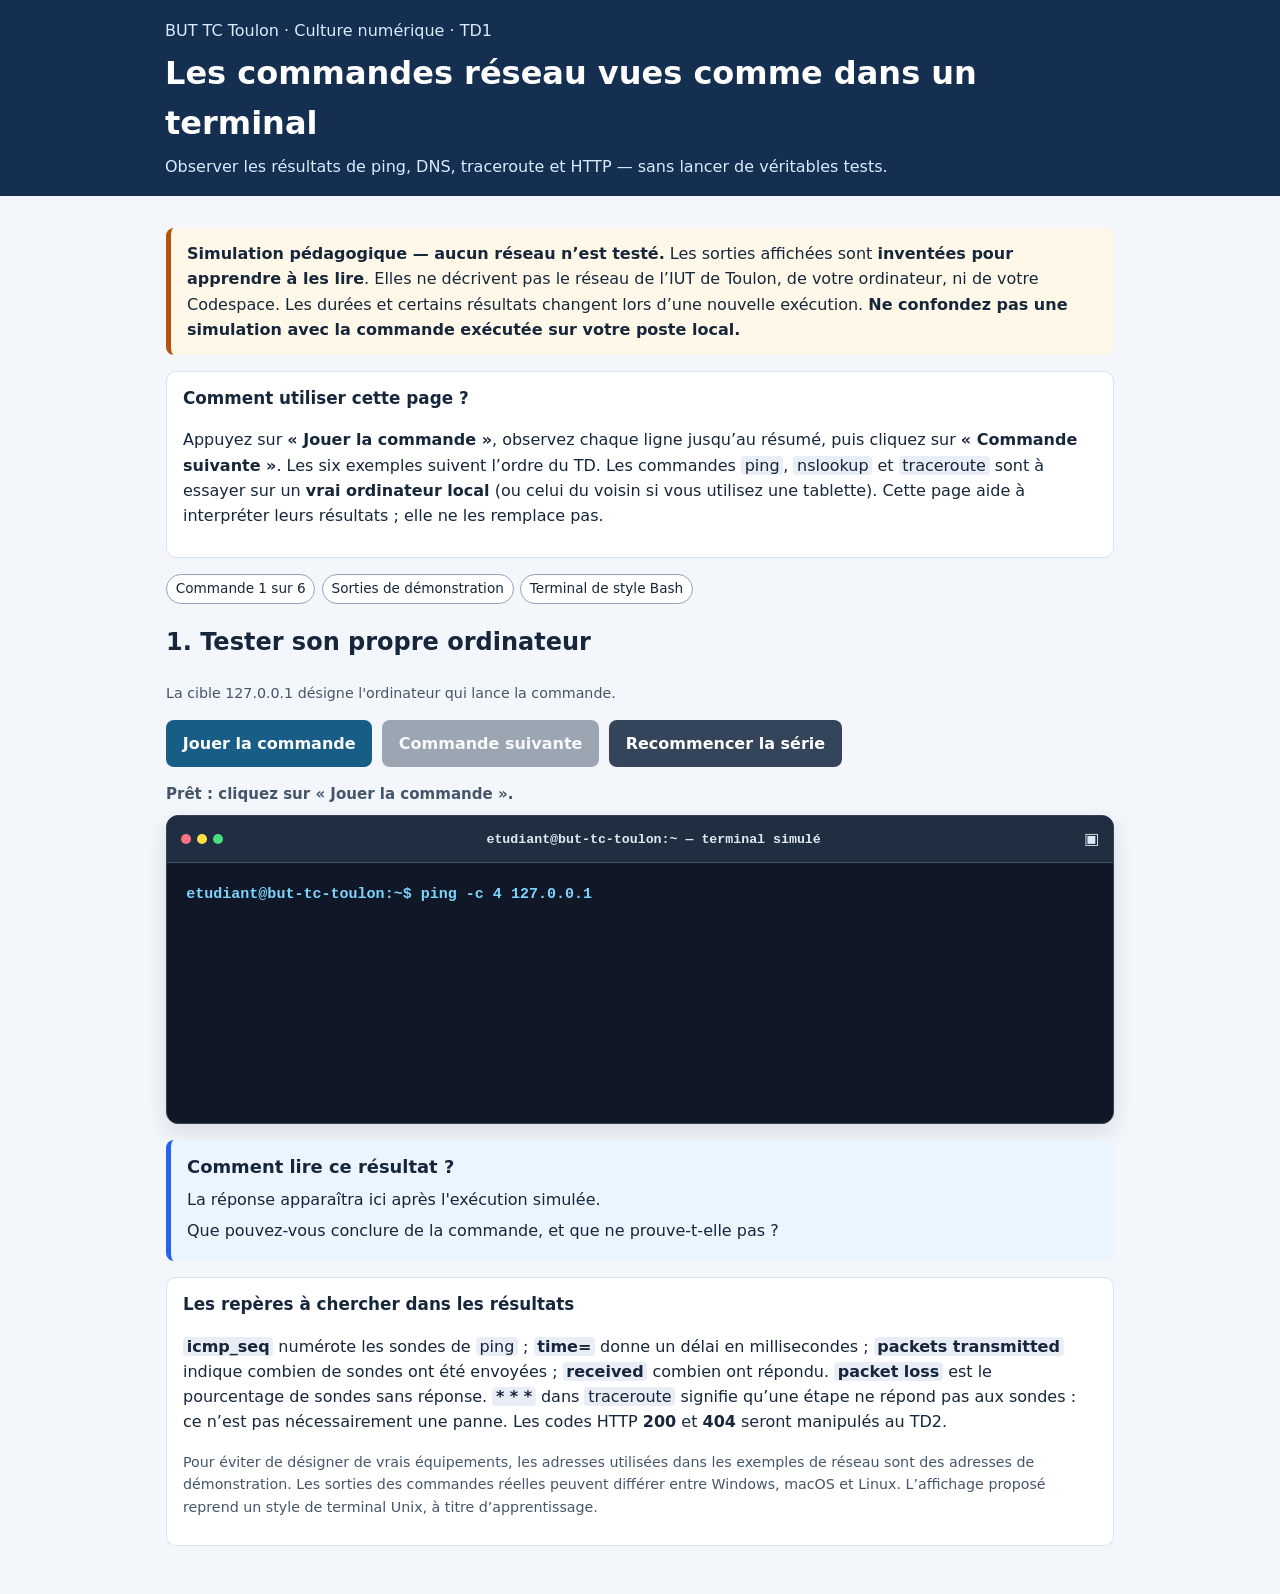
==== td1/terminal-reseau.html @ f23f0579 "refactor: classer TD1 et TD2, intégrer la simulation interactive du terminal" ====
<!doctype html>
<html lang="fr">
<head>
  <meta charset="utf-8">
  <meta name="viewport" content="width=device-width, initial-scale=1">
  <title>TD1 — Simulateur de terminal réseau — BUT TC Toulon</title>
  <style>
    :root{color-scheme:light;--paper:#f3f6fb;--ink:#16263b;--muted:#45566b;--accent:#175d86;--terminal:#101827;--terminalInk:#dce7f2}
    *{box-sizing:border-box}
    body{margin:0;background:var(--paper);color:var(--ink);font:1rem/1.58 system-ui,-apple-system,Segoe UI,sans-serif}
    main{max-width:980px;margin:auto;padding:1rem 1rem 3rem}
    header{background:#142f50;color:white;padding:1.1rem max(1rem,calc((100% - 950px)/2));}
    header h1{font-size:clamp(1.5rem,3vw,2rem);margin:.3rem 0}
    header p{margin:0;color:#dbeafe}
    .warning{border-left:5px solid #b45309;background:#fff8e8;padding:.8rem 1rem;margin:1rem 0;border-radius:8px}
    .info{border:1px solid #d8e4ee;background:white;border-radius:10px;padding:.8rem 1rem}
    .info h2{font-size:1.05rem;margin:0 0 .35rem}
    code{font:inherit;background:#e9edf5;border-radius:4px;padding:0 .23rem}
    .control{display:flex;gap:.6rem;flex-wrap:wrap;align-items:center;margin:1rem 0}
    button{background:var(--accent);color:white;border:0;border-radius:8px;padding:.68rem 1.05rem;font:inherit;font-weight:650;cursor:pointer}
    button.secondary{background:#34445a}
    button:disabled{opacity:.45;cursor:not-allowed}
    button:focus-visible,a:focus-visible{outline:3px solid #d97706;outline-offset:3px}
    #status{margin:0 0 .5rem;font-size:.94rem;font-weight:650;color:var(--muted)}
    .shell{background:var(--terminal);color:var(--terminalInk);border:1px solid #334155;border-radius:12px;overflow:hidden;box-shadow:0 8px 22px #1e293b20}
    .shell-head{background:#202e41;border-bottom:1px solid #465365;display:flex;align-items:center;justify-content:space-between;gap:1rem;padding:.65rem .85rem}
    .dots{display:flex;gap:.35rem}.dot{height:.65rem;width:.65rem;background:#fb7185;border-radius:50%}.dot:nth-child(2){background:#fde047}.dot:nth-child(3){background:#4ade80}
    .shell-head strong{font:600 .83rem ui-monospace,SFMono-Regular,Consolas,monospace;color:#e2e8f0}
    pre{margin:0;min-height:260px;padding:1.2rem;overflow:auto;white-space:pre-wrap;overflow-wrap:anywhere;font:clamp(.8rem,1.7vw,.94rem)/1.72 ui-monospace,SFMono-Regular,Consolas,"Liberation Mono",monospace}
    .line{display:block;white-space:pre-wrap}.prompt{color:#7dd3fc;font-weight:650}.reply{color:#bbf7d0}.alert{color:#fdba74}.summary{color:#fef08a;font-weight:650}.neutral{color:#dce7f2}
    .interpret{margin:1rem 0;background:#eaf5ff;border-left:5px solid #2563eb;border-radius:8px;padding:.8rem 1rem}
    .interpret h2{font-size:1.12rem;margin:0 0 .3rem}
    .interpret p{margin:.35rem 0}
    .readout{display:flex;gap:.4rem;flex-wrap:wrap;margin:1rem 0}
    .tag{border:1px solid #94a3b8;padding:.2rem .55rem;border-radius:25px;font-size:.85rem;background:#fff}
    .small{font-size:.89rem;color:var(--muted)}
    @media(max-width:620px){main{padding:.75rem .7rem 2rem}.control button{flex-grow:1}pre{padding:.8rem;min-height:215px}.shell-head{padding:.5rem}}
    @media(prefers-reduced-motion:reduce){*{scroll-behavior:auto!important}}
  </style>
</head>
<body>
<header><p>BUT TC Toulon · Culture numérique · TD1</p><h1>Les commandes réseau vues comme dans un terminal</h1><p>Observer les résultats de ping, DNS, traceroute et HTTP — sans lancer de véritables tests.</p></header>
<main>
  <div class="warning" role="note"><strong>Simulation pédagogique — aucun réseau n’est testé.</strong> Les sorties affichées sont <strong>inventées pour apprendre à les lire</strong>. Elles ne décrivent pas le réseau de l’IUT de Toulon, de votre ordinateur, ni de votre Codespace. Les durées et certains résultats changent lors d’une nouvelle exécution. <strong>Ne confondez pas une simulation avec la commande exécutée sur votre poste local.</strong></div>
  <div class="info"><h2>Comment utiliser cette page ?</h2><p>Appuyez sur <strong>« Jouer la commande »</strong>, observez chaque ligne jusqu’au résumé, puis cliquez sur <strong>« Commande suivante »</strong>. Les six exemples suivent l’ordre du TD. Les commandes <code>ping</code>, <code>nslookup</code> et <code>traceroute</code> sont à essayer sur un <strong>vrai ordinateur local</strong> (ou celui du voisin si vous utilisez une tablette). Cette page aide à interpréter leurs résultats ; elle ne les remplace pas.</p></div>
  <div class="readout"><span class="tag" id="position">Commande 1 sur 6</span><span class="tag">Sorties de démonstration</span><span class="tag">Terminal de style Bash</span></div>
  <h2 id="scenario-title">1. Tester son propre ordinateur</h2>
  <p class="small" id="objective">Une adresse spéciale permet à un ordinateur de se répondre à lui-même.</p>
  <div class="control">
    <button type="button" id="run">Jouer la commande</button>
    <button type="button" id="next" class="secondary" disabled>Commande suivante</button>
    <button type="button" id="reset" class="secondary">Recommencer la série</button>
  </div>
  <p id="status" role="status" aria-live="polite">Exemple prêt. Cliquez sur « Jouer la commande ».</p>
  <div class="shell" aria-labelledby="terminal-title">
    <div class="shell-head"><span class="dots" aria-hidden="true"><span class="dot"></span><span class="dot"></span><span class="dot"></span></span><strong id="terminal-title">etudiant@but-tc-toulon:~ — terminal simulé</strong><span aria-hidden="true">▣</span></div>
    <pre id="terminal" role="log" aria-live="off" aria-label="Sortie simulée de la commande réseau"><span class="prompt">etudiant@but-tc-toulon:~$</span> <span class="neutral"># choisissez « Jouer la commande »</span></pre>
  </div>
  <div class="interpret" aria-live="polite">
    <h2>Comment lire ce résultat ?</h2>
    <p id="interpretation">La question est : que permet de vérifier une réponse provenant de son propre ordinateur ?</p>
    <p id="limite"><strong>Attention :</strong> une réponse locale ne démontre pas que la connexion Internet fonctionne.</p>
  </div>
  <div class="info">
    <h2>Les repères à chercher dans les résultats</h2>
    <p><strong><code>icmp_seq</code></strong> numérote les sondes de <code>ping</code> ; <strong><code>time=</code></strong> donne un délai en millisecondes ; <strong><code>packets transmitted</code></strong> indique combien de sondes ont été envoyées ; <strong><code>received</code></strong> combien ont répondu. <strong><code>packet loss</code></strong> est le pourcentage de sondes sans réponse. <strong><code>* * *</code></strong> dans <code>traceroute</code> signifie qu’une étape ne répond pas aux sondes : ce n’est pas nécessairement une panne. Les codes HTTP <strong>200</strong> et <strong>404</strong> seront manipulés au TD2.</p>
    <p class="small">Pour éviter de désigner de vrais équipements, les adresses utilisées dans les exemples de réseau sont des adresses de démonstration. Les sorties des commandes réelles peuvent différer entre Windows, macOS et Linux. L’affichage proposé reprend un style de terminal Unix, à titre d’apprentissage.</p>
  </div>
</main>
<script>
(function () {
  "use strict";
  var scenarios = [
    {label:"Tester son propre ordinateur", objective:"La cible 127.0.0.1 désigne l'ordinateur qui lance la commande.", cmd:"ping -c 4 127.0.0.1", type:"loop",
      good:"Quatre sondes ont été envoyées et quatre réponses sont revenues. Le résumé annonce 0 % de perte. La commande teste le fonctionnement de la communication avec la machine elle-même.",
      limit:"Cela ne démontre pas que l'ordinateur peut communiquer avec Internet."},
    {label:"Observer une cible qui ne répond pas", objective:"La cible 198.51.100.42 est une adresse choisie pour cette démonstration, pas un ordinateur de l'IUT.", cmd:"ping -c 4 198.51.100.42", type:"loss",
      good:"Quatre sondes ont été envoyées et aucune réponse n'est revenue. « 100% packet loss » signifie que les quatre sondes sont restées sans réponse.",
      limit:"Il est impossible de conclure que tout Internet est en panne : les réponses peuvent être bloquées ou la cible inaccessible."},
    {label:"Faire correspondre un nom et une adresse IP", objective:"Le DNS retrouve une adresse à partir d'un nom de domaine.", cmd:"nslookup example.org", type:"dns",
      good:"La sortie montre un serveur DNS interrogé et une adresse IP associée au nom example.org. Dans cette simulation, les adresses sont inventées pour l'exemple.",
      limit:"Obtenir une adresse IP par DNS ne garantit pas que la page Web de ce nom fonctionne."},
    {label:"Observer des étapes sur le trajet réseau", objective:"Traceroute essaie d'afficher les équipements intermédiaires qui répondent.", cmd:"traceroute example.org", type:"route",
      good:"Les numéros 1, 2, 3… désignent des étapes. Les temps en ms sont les délais des sondes. Une ligne « * * * » signifie qu'aucune des sondes de cette étape n'a reçu de réponse.",
      limit:"Une étape sans réponse n'indique pas à elle seule que le trajet est interrompu. Certains équipements ne répondent pas."},
    {label:"Un document trouvé par un serveur Web (aperçu TD2)", objective:"curl est un client HTTP : -I ne demande que les en-têtes de la réponse.", cmd:"curl -I http://127.0.0.1:8000/td1/frise-histoire-web.html", type:"ok",
      good:"Le serveur répond « 200 OK » : il a trouvé la ressource demandée à cette adresse.",
      limit:"Ce résultat simulé n'indique pas qu'un véritable serveur est déjà lancé sur votre Codespace. Nous l'utiliserons réellement au TD2."},
    {label:"Un document absent du serveur Web (aperçu TD2)", objective:"Une URL différente peut désigner un fichier absent.", cmd:"curl -I http://127.0.0.1:8000/td1/page-absente.html", type:"notfound",
      good:"« 404 Not Found » signifie que la ressource demandée à cette URL n'a pas été trouvée par le serveur.",
      limit:"404 ne signifie ni que le navigateur est en panne, ni qu'Internet est coupé."}
  ];
  var index = 0, busy = false, generation = 0;
  var log = document.getElementById("terminal");
  var run = document.getElementById("run");
  var next = document.getElementById("next");
  var reset = document.getElementById("reset");
  var reducedMotion = window.matchMedia && window.matchMedia("(prefers-reduced-motion: reduce)").matches;
  function write(text, style) {
    var span = document.createElement("span");
    span.className = "line " + (style || "neutral");
    span.textContent = text;
    log.appendChild(span);
    log.scrollTop = log.scrollHeight;
  }
  function between(a,b){return a+Math.random()*(b-a);}
  function ms(a,b){return between(a,b).toFixed(3);}
  function sceneLines(sc) {
    var lines = [], packets = 4, received = 0, times = [], n, t;
    if (sc.type === "loop" || sc.type === "loss") {
      var address = sc.type === "loop" ? "127.0.0.1" : "198.51.100.42";
      lines.push(["PING "+address+" ("+address+") 56(84) bytes of data.","neutral"]);
      for (n = 1; n <= packets; n++) {
        if (sc.type === "loop") {
          t = between(0.03,0.095);
          times.push(t);
          received++;
          lines.push(["64 bytes from "+address+": icmp_seq="+n+" ttl=64 time="+t.toFixed(3)+" ms","reply"]);
        } else {
          lines.push(["Request timeout for icmp_seq="+n,"alert"]);
        }
      }
      lines.push(["","neutral"]);
      lines.push(["--- "+address+" ping statistics ---","summary"]);
      lines.push([packets+" packets transmitted, "+received+" received, "+(100*(packets-received)/packets).toFixed(0)+"% packet loss","summary"]);
      if (times.length) {
        var min=Math.min.apply(null,times), max=Math.max.apply(null,times), sum=times.reduce(function(a,b){return a+b;},0);
        lines.push(["rtt min/avg/max = "+min.toFixed(3)+"/"+(sum/times.length).toFixed(3)+"/"+max.toFixed(3)+" ms","neutral"]);
      }
    } else if (sc.type === "dns") {
      lines = [
        ["Server:         192.0.2.53","neutral"],
        ["Address:        192.0.2.53#53","neutral"],
        ["","neutral"],
        ["Non-authoritative answer:","neutral"],
        ["Name:           example.org","reply"],
        ["Address:        198.51.100.15","reply"]
      ];
    } else if (sc.type === "route") {
      lines = [
        ["traceroute to example.org (198.51.100.15), 30 hops max, 60 byte packets","neutral"],
        [" 1  192.0.2.1       "+ms(0.5,2.0)+" ms   "+ms(0.5,2.0)+" ms   "+ms(0.5,2.0)+" ms","reply"],
        [" 2  * * *","alert"],
        [" 3  198.51.100.1    "+ms(12,17)+" ms  "+ms(12,17)+" ms  "+ms(12,17)+" ms","reply"],
        [" 4  198.51.100.15   "+ms(17,22)+" ms  "+ms(17,22)+" ms  "+ms(17,22)+" ms","reply"]
      ];
    } else {
      var found = sc.type === "ok";
      lines = [
        ["HTTP/1.0 "+(found?"200 OK":"404 File not found"),found?"reply":"alert"],
        ["Server: SimpleHTTP/0.6 Python/3.12.0","neutral"],
        ["Content-type: "+(found?"text/html":"text/html;charset=utf-8"),"neutral"],
        ["","neutral"]
      ];
    }
    return lines;
  }
  function showScenario() {
    var s=scenarios[index];
    document.getElementById("position").textContent="Commande "+(index+1)+" sur "+scenarios.length;
    document.getElementById("scenario-title").textContent=(index+1)+". "+s.label;
    document.getElementById("objective").textContent=s.objective;
    document.getElementById("interpretation").textContent="La réponse apparaîtra ici après l'exécution simulée.";
    document.getElementById("limite").textContent="Que pouvez-vous conclure de la commande, et que ne prouve-t-elle pas ?";
    log.textContent="";
    write("etudiant@but-tc-toulon:~$ "+s.cmd,"prompt");
    run.disabled=false;
    next.disabled=true;
    next.textContent=index===scenarios.length-1?"Fin de la série":"Commande suivante";
    document.getElementById("status").textContent="Prêt : cliquez sur « Jouer la commande ».";
  }
  function play() {
    if (busy) return;
    var local=++generation, sc=scenarios[index], lines=sceneLines(sc), i=0;
    busy=true;run.disabled=true;next.disabled=true;
    log.textContent="";
    write("etudiant@but-tc-toulon:~$ "+sc.cmd,"prompt");
    document.getElementById("status").textContent="Simulation en cours : affichage progressif des lignes…";
    function tick() {
      if (local!==generation) return;
      if (i<lines.length) {
        write(lines[i][0],lines[i][1]);i++;
        window.setTimeout(tick,reducedMotion?0:between(155,340));
      } else {
        busy=false;run.disabled=false;
        next.disabled=index>=scenarios.length-1;
        document.getElementById("status").textContent="Simulation terminée : lisez le résumé et son interprétation.";
        document.getElementById("interpretation").textContent=sc.good;
        document.getElementById("limite").textContent="Limite : "+sc.limit;
      }
    }
    window.setTimeout(tick,reducedMotion?0:200);
  }
  run.addEventListener("click",play);
  next.addEventListener("click",function(){if(busy||index>=scenarios.length-1)return;index++;showScenario();play();});
  reset.addEventListener("click",function(){generation++;busy=false;index=0;showScenario();});
  showScenario();
}());
</script>
</body>
</html>
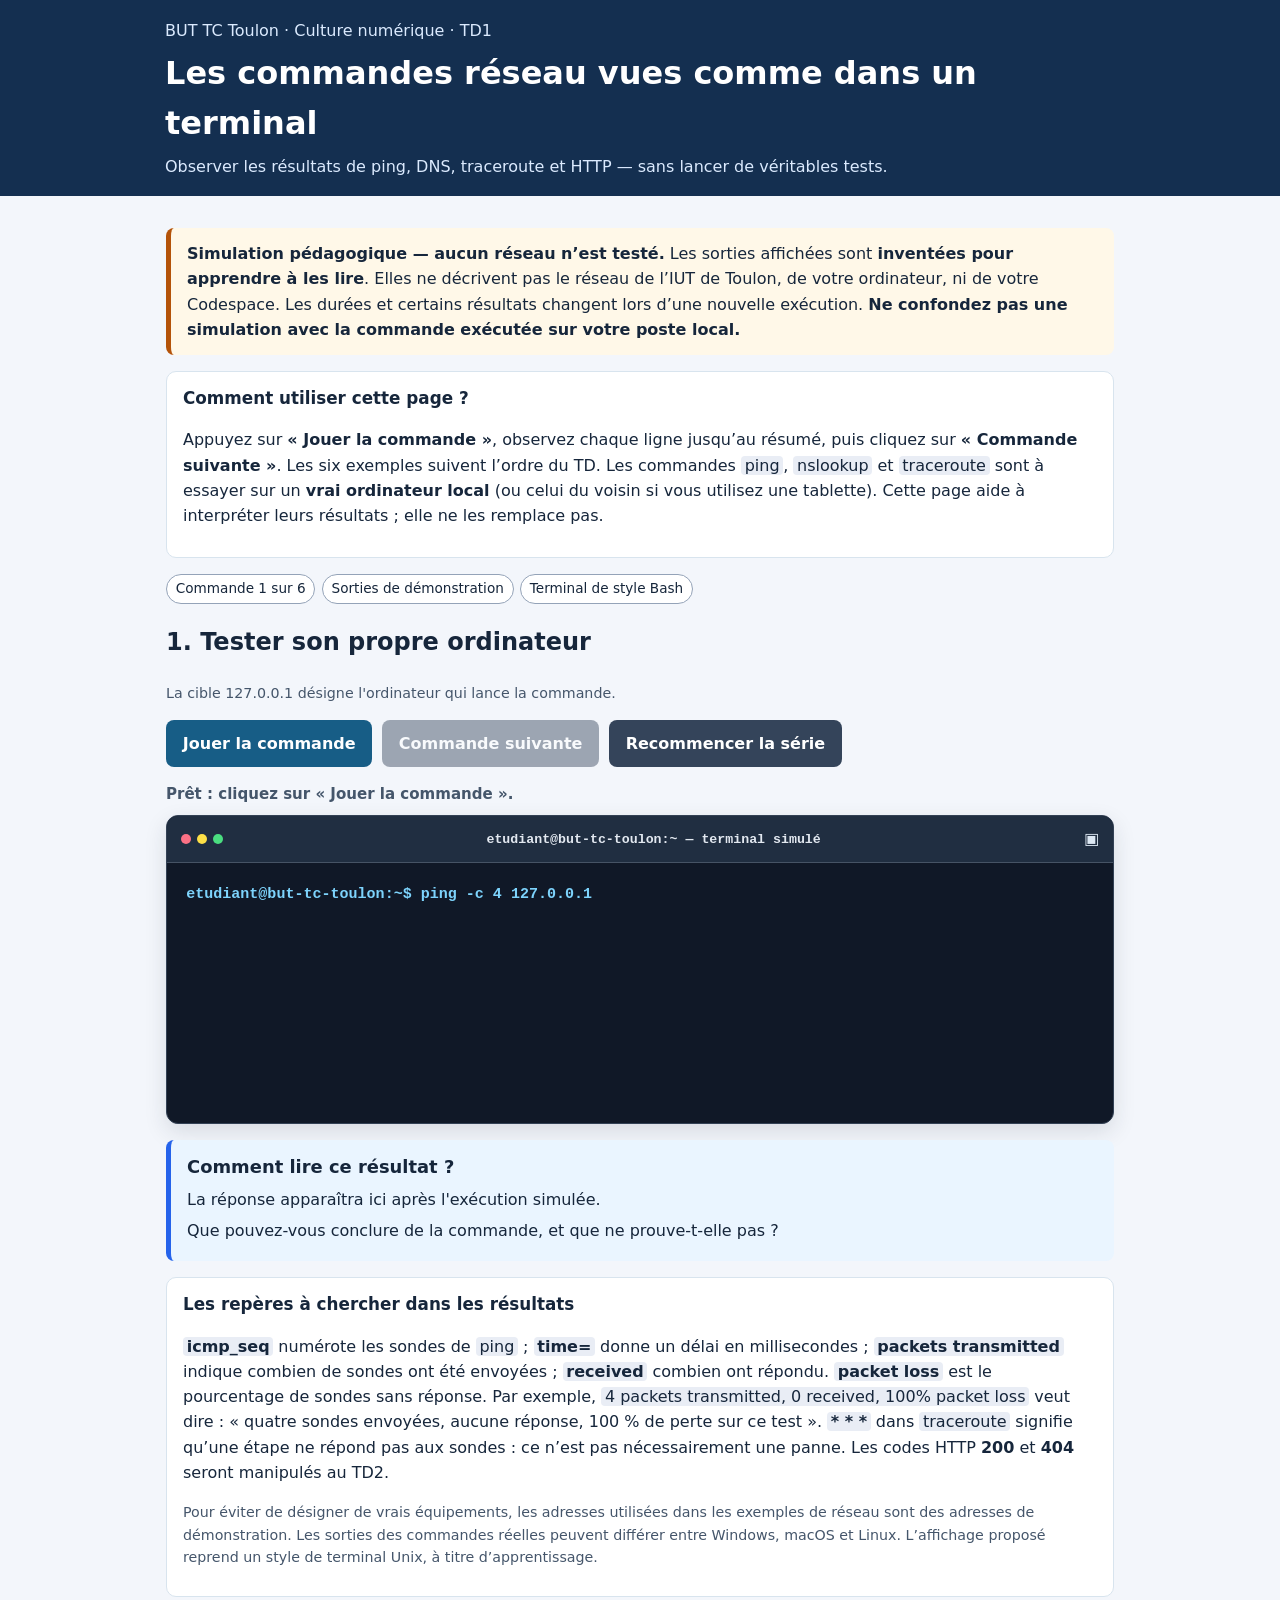
==== commit d36ea654: "pedago(simulateur): expliquer explicitement le résumé quatre paquets sans réponse" ====
--- a/td1/terminal-reseau.html
+++ b/td1/terminal-reseau.html
@@ -63,7 +63,7 @@
   </div>
   <div class="info">
     <h2>Les repères à chercher dans les résultats</h2>
-    <p><strong><code>icmp_seq</code></strong> numérote les sondes de <code>ping</code> ; <strong><code>time=</code></strong> donne un délai en millisecondes ; <strong><code>packets transmitted</code></strong> indique combien de sondes ont été envoyées ; <strong><code>received</code></strong> combien ont répondu. <strong><code>packet loss</code></strong> est le pourcentage de sondes sans réponse. <strong><code>* * *</code></strong> dans <code>traceroute</code> signifie qu’une étape ne répond pas aux sondes : ce n’est pas nécessairement une panne. Les codes HTTP <strong>200</strong> et <strong>404</strong> seront manipulés au TD2.</p>
+    <p><strong><code>icmp_seq</code></strong> numérote les sondes de <code>ping</code> ; <strong><code>time=</code></strong> donne un délai en millisecondes ; <strong><code>packets transmitted</code></strong> indique combien de sondes ont été envoyées ; <strong><code>received</code></strong> combien ont répondu. <strong><code>packet loss</code></strong> est le pourcentage de sondes sans réponse. Par exemple, <code>4 packets transmitted, 0 received, 100% packet loss</code> veut dire : « quatre sondes envoyées, aucune réponse, 100 % de perte sur ce test ». <strong><code>* * *</code></strong> dans <code>traceroute</code> signifie qu’une étape ne répond pas aux sondes : ce n’est pas nécessairement une panne. Les codes HTTP <strong>200</strong> et <strong>404</strong> seront manipulés au TD2.</p>
     <p class="small">Pour éviter de désigner de vrais équipements, les adresses utilisées dans les exemples de réseau sont des adresses de démonstration. Les sorties des commandes réelles peuvent différer entre Windows, macOS et Linux. L’affichage proposé reprend un style de terminal Unix, à titre d’apprentissage.</p>
   </div>
 </main>
